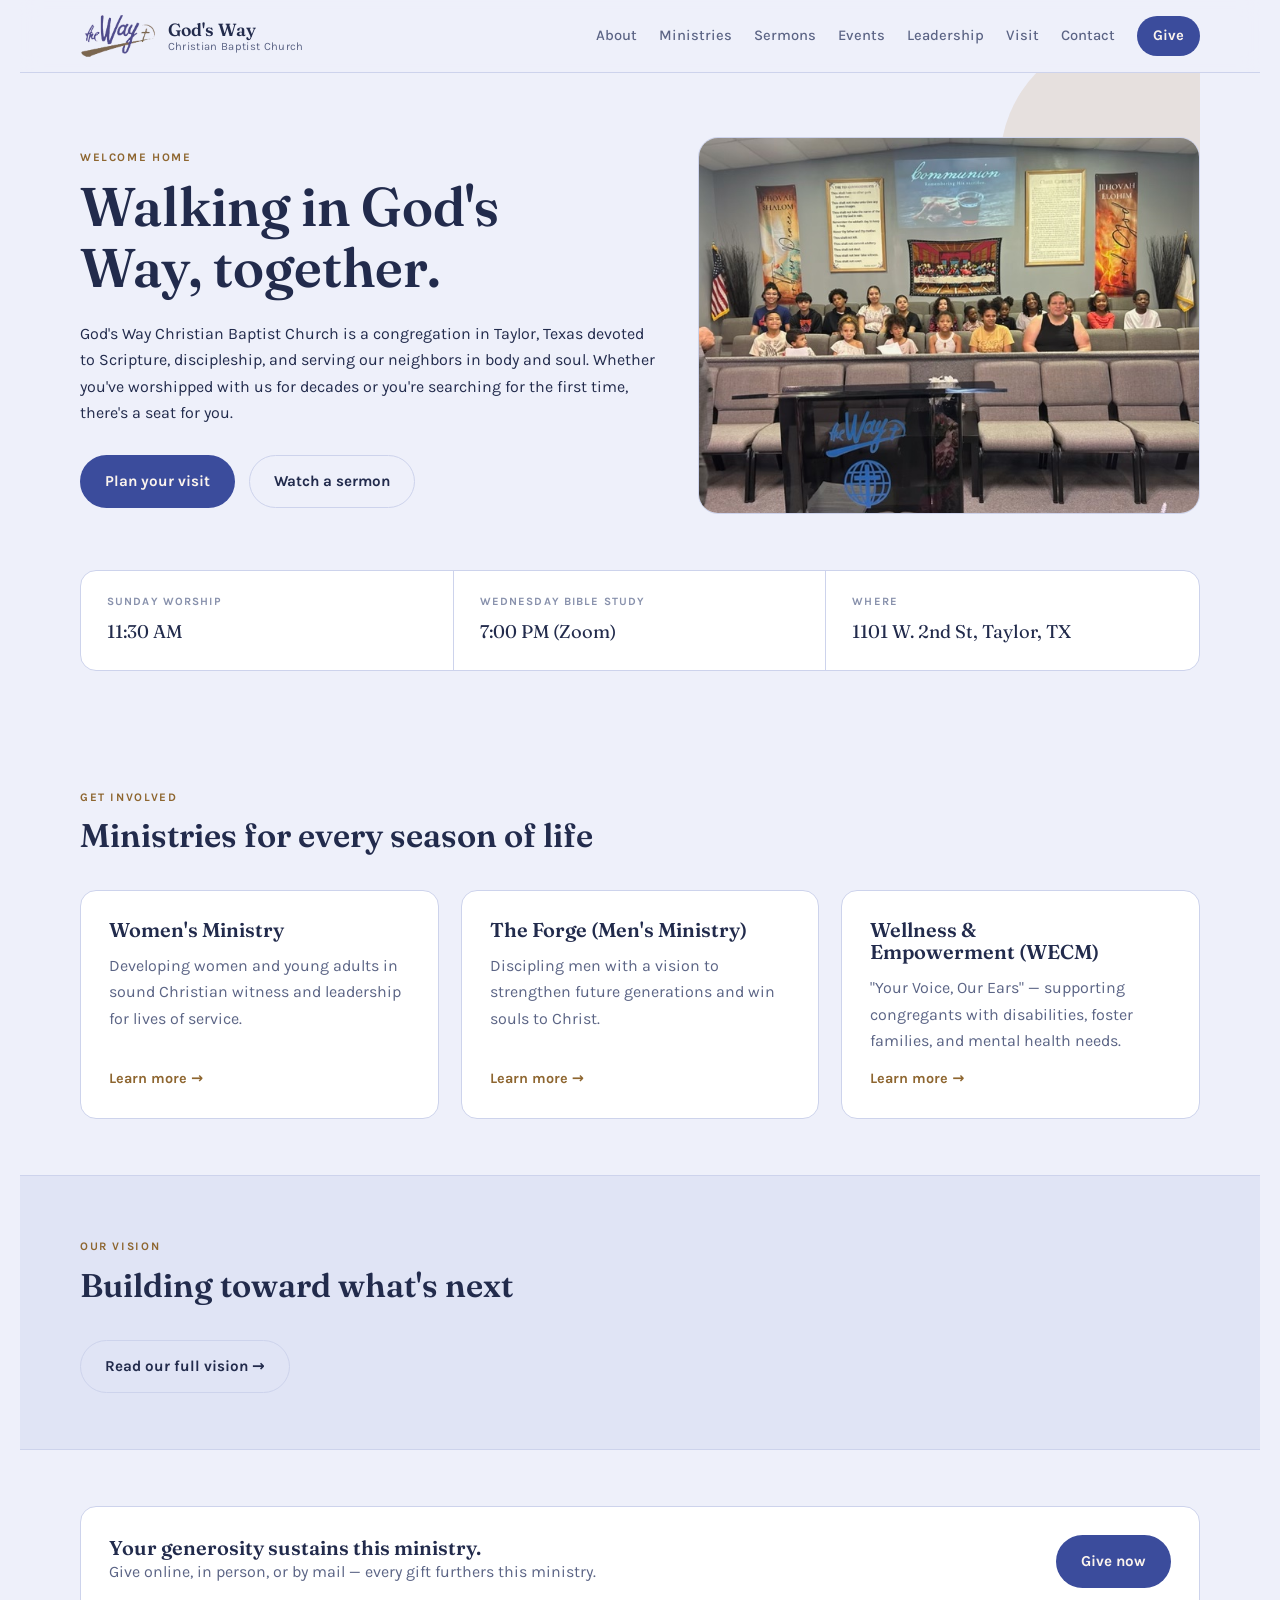
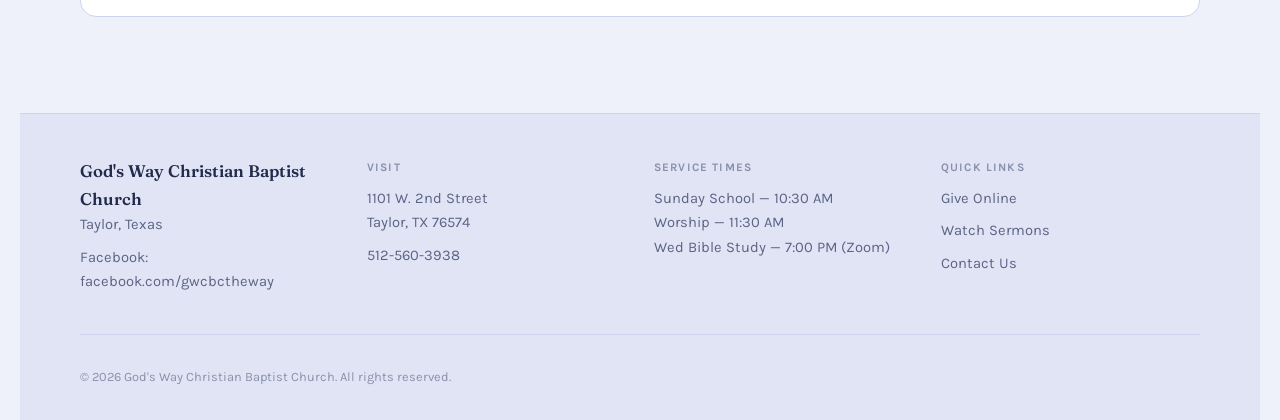
==== public/index.html @ 7f68a9fe "Move site into public/ to stop .git from being deployed as assets wrangler.jsonc had assets.director" ====
<!doctype html>
<html lang="en">
<head>
<meta charset="UTF-8">
<meta name="viewport" content="width=device-width, initial-scale=1.0">
<title>God's Way Christian Baptist Church</title>
<meta name="description" content="God's Way Christian Baptist Church in Taylor, Texas — Sunday worship, ministries, sermons, and online giving.">
<link rel="preconnect" href="https://fonts.googleapis.com">
<link rel="stylesheet" href="https://fonts.googleapis.com/css2?family=Fraunces:ital,wght@0,500;0,600;1,500&family=Karla:wght@400;500;700&display=swap">
<link rel="stylesheet" href="styles.css">
</head>
<body>

<header class="site-header">
  <div class="wrap header-inner">
    <a class="brand" href="index.html">
      <span class="brand-logo-chip">
        <img class="brand-logo" src="assets/logo.png" alt="God's Way Christian Baptist Church logo">
      </span>
      <span class="brand-text">
        <span class="brand-name">God's Way</span>
        <span class="brand-sub">Christian Baptist Church</span>
      </span>
    </a>
    <nav class="site-nav" aria-label="Primary">
      <a href="about.html">About</a>
      <a href="ministries.html">Ministries</a>
      <a href="sermons.html">Sermons</a>
      <a href="events.html">Events</a>
      <a href="staff.html">Leadership</a>
      <a href="visit.html">Visit</a>
      <a href="contact.html">Contact</a>
      <a class="nav-give" href="give.html">Give</a>
    </nav>
  </div>
</header>

<main>

  <section class="hero wrap">
    <div class="hero-arch" aria-hidden="true"></div>
    <div class="hero-grid">
      <div class="hero-content">
        <span class="eyebrow">Welcome Home</span>
        <h1>Walking in God's Way, together.</h1>
        <p class="wide">God's Way Christian Baptist Church is a congregation in Taylor, Texas devoted to Scripture, discipleship, and serving our neighbors in body and soul. Whether you've worshipped with us for decades or you're searching for the first time, there's a seat for you.</p>
        <div class="hero-actions">
          <a class="btn btn-primary" href="visit.html">Plan your visit</a>
          <a class="btn btn-ghost" href="sermons.html">Watch a sermon</a>
        </div>
      </div>
      <div class="hero-photo">
        <img class="zoomable" src="assets/congregation.jpg" alt="Congregation gathered for worship at God's Way Christian Baptist Church">
      </div>
    </div>
  </section>

  <div class="wrap">
    <div class="info-strip">
      <div class="info-item">
        <div class="info-label">Sunday Worship</div>
        <div class="info-value">11:30 AM</div>
      </div>
      <div class="info-item">
        <div class="info-label">Wednesday Bible Study</div>
        <div class="info-value">7:00 PM (Zoom)</div>
      </div>
      <div class="info-item">
        <div class="info-label">Where</div>
        <div class="info-value">1101 W. 2nd St, Taylor, TX</div>
      </div>
    </div>
  </div>

  <section class="block">
    <div class="wrap">
      <div class="section-head">
        <span class="eyebrow">Get Involved</span>
        <h2>Ministries for every season of life</h2>
      </div>
      <div class="grid-3">
        <div class="card">
          <h3>Women's Ministry</h3>
          <p>Developing women and young adults in sound Christian witness and leadership for lives of service.</p>
          <a class="more" href="ministries.html#womens">Learn more &rarr;</a>
        </div>
        <div class="card">
          <h3>The Forge (Men's Ministry)</h3>
          <p>Discipling men with a vision to strengthen future generations and win souls to Christ.</p>
          <a class="more" href="ministries.html#brotherhood">Learn more &rarr;</a>
        </div>
        <div class="card">
          <h3>Wellness &amp; Empowerment (WECM)</h3>
          <p>"Your Voice, Our Ears" — supporting congregants with disabilities, foster families, and mental health needs.</p>
          <a class="more" href="ministries.html#wecm">Learn more &rarr;</a>
        </div>
      </div>
    </div>
  </section>

  <section class="block alt">
    <div class="wrap">
      <span class="eyebrow">Our Vision</span>
      <h2>Building toward what's next</h2>
      <!-- <div class="needs-content">
        <span class="tag">Add Content</span>
        <p>Add your church's actual vision and future plans here.</p>
      </div> -->
      <a class="btn btn-ghost" style="margin-top:20px;" href="about.html">Read our full vision &rarr;</a>
    </div>
  </section>

  <section class="block">
    <div class="wrap">
      <div class="card" style="flex-direction:row; align-items:center; justify-content:space-between; flex-wrap:wrap; gap:20px;">
        <div>
          <h3>Your generosity sustains this ministry.</h3>
          <p>Give online, in person, or by mail — every gift furthers this ministry.</p>
        </div>
        <a class="btn btn-primary" href="give.html">Give now</a>
      </div>
    </div>
  </section>

</main>

<footer class="site-footer">
  <div class="wrap footer-grid">
    <div class="footer-col">
      <span class="brand-name">God's Way Christian Baptist Church</span>
      <p>Taylor, Texas</p>
      <p>Facebook: <a href="https://www.facebook.com/gwcbctheway/" target="_blank" rel="noopener">facebook.com/gwcbctheway</a></p>
    </div>
    <div class="footer-col">
      <span class="footer-heading">Visit</span>
      <p>1101 W. 2nd Street<br>Taylor, TX 76574</p>
      <p><a href="tel:+15125603938">512-560-3938</a></p>
    </div>
    <div class="footer-col">
      <span class="footer-heading">Service Times</span>
      <p>Sunday School — 10:30 AM<br>Worship — 11:30 AM<br>Wed Bible Study — 7:00 PM (Zoom)</p>
    </div>
    <div class="footer-col">
      <span class="footer-heading">Quick Links</span>
      <p><a href="give.html">Give Online</a></p>
      <p><a href="sermons.html">Watch Sermons</a></p>
      <p><a href="contact.html">Contact Us</a></p>
    </div>
  </div>
  <div class="wrap footer-bottom">
    <p>&copy; <span id="year"></span> God's Way Christian Baptist Church. All rights reserved.</p>
  </div>
</footer>

<script>document.getElementById('year').textContent = new Date().getFullYear();</script>
<script src="assets/lightbox.js"></script>
</body>
</html>
---- public/styles.css ----
/* God's Way Christian Baptist Church — shared styles */

:root {
  color-scheme: light dark;

  --bg: #EEF0FA;
  --bg-alt: #E0E4F5;
  --surface: #FFFFFF;
  --ink: #222B4C;
  --ink-soft: #5B6485;
  --ink-faint: #8891AC;
  --accent: #B98A4A;
  --accent-strong: #8E6630;
  --wine: #3B4C9C;
  --wine-strong: #2D3B7A;
  --border: #CDD3EC;
  --focus: #3B4C9C;

  --font-display: 'Fraunces', 'Iowan Old Style', Georgia, serif;
  --font-body: 'Karla', 'Segoe UI', system-ui, sans-serif;
}

@media (prefers-color-scheme: dark) {
  :root:not([data-theme="light"]) {
    --bg: #171B2E;
    --bg-alt: #1F2440;
    --surface: #1C2038;
    --ink: #E4E7F7;
    --ink-soft: #AAB0D4;
    --ink-faint: #7B82A8;
    --accent: #E0B274;
    --accent-strong: #EFC98F;
    --wine: #8491DB;
    --wine-strong: #A3AEE6;
    --border: #343B5E;
    --focus: #8491DB;
  }
}

:root[data-theme="dark"] {
  --bg: #171B2E;
  --bg-alt: #1F2440;
  --surface: #1C2038;
  --ink: #E4E7F7;
  --ink-soft: #AAB0D4;
  --ink-faint: #7B82A8;
  --accent: #E0B274;
  --accent-strong: #EFC98F;
  --wine: #8491DB;
  --wine-strong: #A3AEE6;
  --border: #343B5E;
  --focus: #8491DB;
}

* { box-sizing: border-box; }

html { -webkit-text-size-adjust: 100%; }

body {
  margin: 0;
  background: var(--bg);
  color: var(--ink);
  font-family: var(--font-body);
  font-size: 16px;
  line-height: 1.65;
  padding-inline: 20px;
}

h1, h2, h3 {
  font-family: var(--font-display);
  font-weight: 600;
  line-height: 1.12;
  text-wrap: balance;
  margin: 0 0 0.5em;
  color: var(--ink);
}

h1 { font-size: clamp(2.1rem, 5vw, 3.4rem); }
h2 { font-size: clamp(1.5rem, 3vw, 2.05rem); }
h3 { font-size: 1.25rem; }

p { max-width: 62ch; }
p.wide { max-width: 72ch; }

a { color: inherit; }

.eyebrow {
  display: inline-block;
  font-family: var(--font-body);
  font-weight: 700;
  font-size: 0.72rem;
  letter-spacing: 0.14em;
  text-transform: uppercase;
  color: var(--accent-strong);
  margin-bottom: 0.9em;
}

.wrap {
  max-width: 1120px;
  margin-inline: auto;
}

/* ---------- Header ---------- */

.site-header {
  position: sticky;
  top: 0;
  z-index: 20;
  background: color-mix(in srgb, var(--bg) 88%, transparent);
  backdrop-filter: blur(10px);
  border-bottom: 1px solid var(--border);
  padding-block: 14px;
}

.header-inner {
  display: flex;
  align-items: center;
  justify-content: space-between;
  gap: 24px;
  flex-wrap: wrap;
}

.brand {
  display: flex;
  align-items: center;
  gap: 12px;
  text-decoration: none;
  color: var(--ink);
}

.brand-logo-chip {
  display: flex;
  align-items: center;
  flex-shrink: 0;
}

.brand-logo {
  height: 44px;
  width: auto;
  display: block;
}

@media (prefers-color-scheme: dark) {
  :root:not([data-theme="light"]) .brand-logo-chip {
    background: #FFFFFF;
    padding: 6px 12px;
    border-radius: 10px;
  }
}
:root[data-theme="dark"] .brand-logo-chip {
  background: #FFFFFF;
  padding: 6px 12px;
  border-radius: 10px;
}

.brand-text { display: flex; flex-direction: column; line-height: 1.2; }
.brand-name { font-family: var(--font-display); font-weight: 600; font-size: 1.1rem; }
.brand-sub { font-size: 0.7rem; color: var(--ink-soft); letter-spacing: 0.03em; }

.site-nav {
  display: flex;
  align-items: center;
  gap: 22px;
  flex-wrap: wrap;
  font-size: 0.92rem;
  font-weight: 500;
}

.site-nav a { text-decoration: none; color: var(--ink-soft); }
.site-nav a:hover, .site-nav a:focus-visible { color: var(--ink); }

.nav-give {
  background: var(--wine);
  color: #FBF4ED !important;
  padding: 8px 16px;
  border-radius: 999px;
  font-weight: 700;
}
.nav-give:hover { background: var(--wine-strong); }

:focus-visible {
  outline: 2px solid var(--focus);
  outline-offset: 3px;
}

/* ---------- Hero ---------- */

.hero {
  padding-block: 64px 48px;
  position: relative;
  overflow: hidden;
}

.hero-arch {
  position: absolute;
  top: -40px;
  right: -60px;
  width: 260px;
  height: 340px;
  border-radius: 130px 130px 0 0;
  background: color-mix(in srgb, var(--accent) 16%, transparent);
  z-index: -1;
}

.hero-grid {
  display: grid;
  grid-template-columns: 1.15fr 1fr;
  gap: 40px;
  align-items: center;
}
@media (max-width: 860px) {
  .hero-grid { grid-template-columns: 1fr; }
}

.hero-content { max-width: 680px; }

.hero-photo img {
  width: 100%;
  aspect-ratio: 4 / 3;
  object-fit: cover;
  border-radius: 20px;
  border: 1px solid var(--border);
  display: block;
}

.hero h1 { margin-bottom: 0.4em; }

.hero-actions {
  display: flex;
  gap: 14px;
  flex-wrap: wrap;
  margin-top: 28px;
}

.btn {
  display: inline-block;
  padding: 13px 24px;
  border-radius: 999px;
  text-decoration: none;
  font-weight: 700;
  font-size: 0.95rem;
  border: 1px solid transparent;
  transition: transform 0.15s ease, background 0.15s ease;
}

.btn-primary { background: var(--wine); color: #FBF4ED; }
.btn-primary:hover { background: var(--wine-strong); }

.btn-ghost { border-color: var(--border); color: var(--ink); }
.btn-ghost:hover { border-color: var(--accent); color: var(--accent-strong); }

@media (prefers-reduced-motion: no-preference) {
  .btn:hover { transform: translateY(-1px); }
}
@media (prefers-reduced-motion: reduce) {
  * { animation: none !important; transition: none !important; }
}

/* ---------- Info strip ---------- */

.info-strip {
  display: flex;
  flex-wrap: wrap;
  gap: 0;
  background: var(--surface);
  border: 1px solid var(--border);
  border-radius: 16px;
  overflow: hidden;
  margin-block: 8px 56px;
}

.info-item {
  flex: 1 1 220px;
  padding: 22px 26px;
  border-right: 1px solid var(--border);
}
.info-item:last-child { border-right: none; }

.info-label {
  font-size: 0.7rem;
  letter-spacing: 0.1em;
  text-transform: uppercase;
  color: var(--ink-faint);
  font-weight: 700;
  margin-bottom: 6px;
}
.info-value { font-family: var(--font-display); font-size: 1.15rem; }

/* ---------- Sections ---------- */

section.block { padding-block: 56px; }
section.block.alt {
  background: var(--bg-alt);
  border-top: 1px solid var(--border);
  border-bottom: 1px solid var(--border);
}

.section-head { max-width: 680px; margin-bottom: 36px; }

/* ---------- Cards / grid ---------- */

.grid-3 {
  display: grid;
  grid-template-columns: repeat(3, 1fr);
  gap: 22px;
}
@media (max-width: 820px) { .grid-3 { grid-template-columns: 1fr; } }

.grid-2 {
  display: grid;
  grid-template-columns: repeat(2, 1fr);
  gap: 22px;
}
@media (max-width: 820px) { .grid-2 { grid-template-columns: 1fr; } }

.card {
  background: var(--surface);
  border: 1px solid var(--border);
  border-radius: 16px;
  padding: 28px;
  display: flex;
  flex-direction: column;
  gap: 12px;
}

.card h3 { margin-bottom: 0; }
.card p { margin: 0; color: var(--ink-soft); }
.card .more { margin-top: auto; font-weight: 700; color: var(--accent-strong); text-decoration: none; font-size: 0.9rem; }

/* ---------- Pull quote ---------- */

.pull-quote {
  font-family: var(--font-display);
  font-style: italic;
  font-size: clamp(1.3rem, 2.4vw, 1.7rem);
  max-width: 760px;
  line-height: 1.45;
  color: var(--ink);
  border-left: 3px solid var(--accent);
  padding-left: 24px;
  margin: 0;
}

/* ---------- Needs-content callouts ---------- */

.needs-content {
  border: 1.5px dashed var(--accent);
  background: color-mix(in srgb, var(--accent) 9%, var(--surface));
  border-radius: 14px;
  padding: 20px 22px;
}
.needs-content .tag {
  display: inline-block;
  font-size: 0.68rem;
  font-weight: 700;
  letter-spacing: 0.1em;
  text-transform: uppercase;
  color: var(--accent-strong);
  background: color-mix(in srgb, var(--accent) 18%, transparent);
  padding: 3px 10px;
  border-radius: 999px;
  margin-bottom: 10px;
}
.needs-content p { color: var(--ink-soft); margin: 0; }

img.zoomable { cursor: zoom-in; }

.lightbox-overlay {
  position: fixed;
  inset: 0;
  background: rgba(10, 12, 20, 0.88);
  display: flex;
  align-items: center;
  justify-content: center;
  z-index: 100;
  padding: 24px;
  cursor: zoom-out;
}
.lightbox-overlay img {
  max-width: 100%;
  max-height: 100%;
  border-radius: 12px;
  box-shadow: 0 20px 60px rgba(0, 0, 0, 0.5);
}

.split-grid {
  display: grid;
  grid-template-columns: 1fr 1fr;
  gap: 32px;
  align-items: center;
}
@media (max-width: 760px) {
  .split-grid { grid-template-columns: 1fr; }
}
.split-photo img {
  width: 100%;
  aspect-ratio: 4 / 3;
  object-fit: cover;
  border-radius: 16px;
  border: 1px solid var(--border);
  display: block;
}

.staff-photo {
  aspect-ratio: 4 / 3;
  border-radius: 14px;
  border: 1px solid var(--border);
  overflow: hidden;
}
.staff-photo img {
  width: 100%;
  height: 100%;
  object-fit: cover;
  object-position: top center;
  display: block;
}

.photo-placeholder {
  aspect-ratio: 4 / 3;
  border-radius: 14px;
  border: 1.5px dashed var(--border);
  background: var(--bg-alt);
  display: flex;
  align-items: center;
  justify-content: center;
  color: var(--ink-faint);
  font-size: 0.85rem;
  text-align: center;
  padding: 16px;
}

/* ---------- Lists ---------- */

.plain-list { list-style: none; margin: 0; padding: 0; display: flex; flex-direction: column; gap: 14px; }
.plain-list li {
  display: flex;
  gap: 14px;
  align-items: baseline;
  padding: 14px 0;
  border-bottom: 1px solid var(--border);
}
.plain-list li:last-child { border-bottom: none; }
.plain-list .bullet { color: var(--accent); font-weight: 700; flex-shrink: 0; }

/* ---------- Forms ---------- */

.form-grid { display: flex; flex-direction: column; gap: 18px; max-width: 520px; }
label { font-weight: 700; font-size: 0.88rem; display: block; margin-bottom: 6px; }
input, textarea {
  width: 100%;
  font: inherit;
  padding: 11px 14px;
  border-radius: 10px;
  border: 1px solid var(--border);
  background: var(--surface);
  color: var(--ink);
}
textarea { min-height: 130px; resize: vertical; }
input:focus-visible, textarea:focus-visible { outline: 2px solid var(--focus); outline-offset: 1px; }

/* ---------- Map ---------- */

.map-frame {
  border: 1px solid var(--border);
  border-radius: 16px;
  overflow: hidden;
  aspect-ratio: 16 / 9;
  width: 100%;
}
.map-frame iframe { width: 100%; height: 100%; border: 0; display: block; }

/* ---------- Footer ---------- */

.site-footer {
  background: var(--bg-alt);
  border-top: 1px solid var(--border);
  margin-top: 40px;
  padding-block: 44px 20px;
}

.footer-grid {
  display: grid;
  grid-template-columns: repeat(4, 1fr);
  gap: 28px;
}
@media (max-width: 760px) { .footer-grid { grid-template-columns: 1fr 1fr; } }
@media (max-width: 460px) { .footer-grid { grid-template-columns: 1fr; } }

.footer-col p { font-size: 0.92rem; color: var(--ink-soft); margin: 0 0 8px; max-width: none; }
.footer-col a { text-decoration: none; }
.footer-col a:hover { color: var(--accent-strong); }
.footer-heading {
  display: block;
  font-size: 0.72rem;
  letter-spacing: 0.1em;
  text-transform: uppercase;
  font-weight: 700;
  color: var(--ink-faint);
  margin-bottom: 10px;
}
.footer-col .brand-name { font-family: var(--font-display); font-size: 1.05rem; color: var(--ink); }

.footer-bottom {
  border-top: 1px solid var(--border);
  margin-top: 32px;
  padding-top: 18px;
  font-size: 0.8rem;
  color: var(--ink-faint);
}

/* ---------- Page header (non-home) ---------- */

.page-head { padding-block: 48px 40px; }
.page-head p { color: var(--ink-soft); }

/* ---------- Anchors offset for sticky header ---------- */
[id] { scroll-margin-top: 90px; }

hr.rule { border: none; border-top: 1px solid var(--border); margin: 40px 0; }
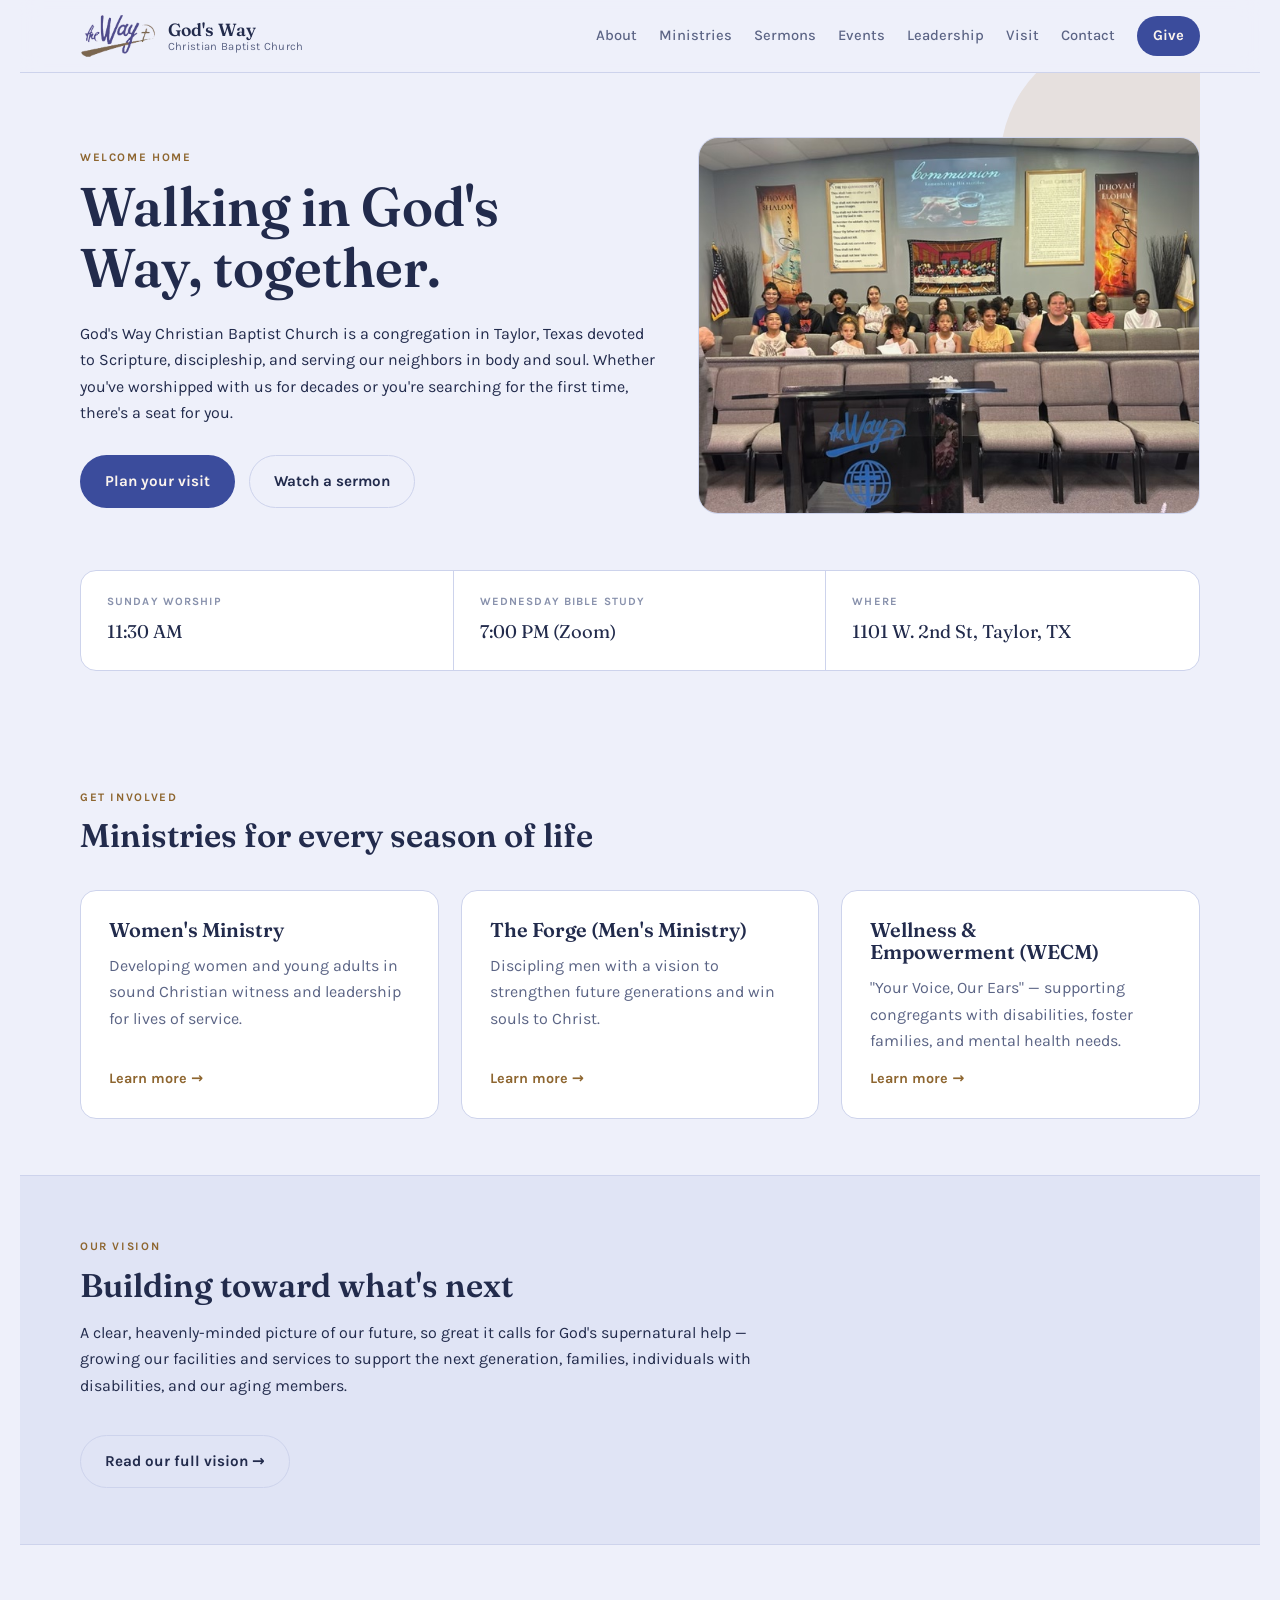
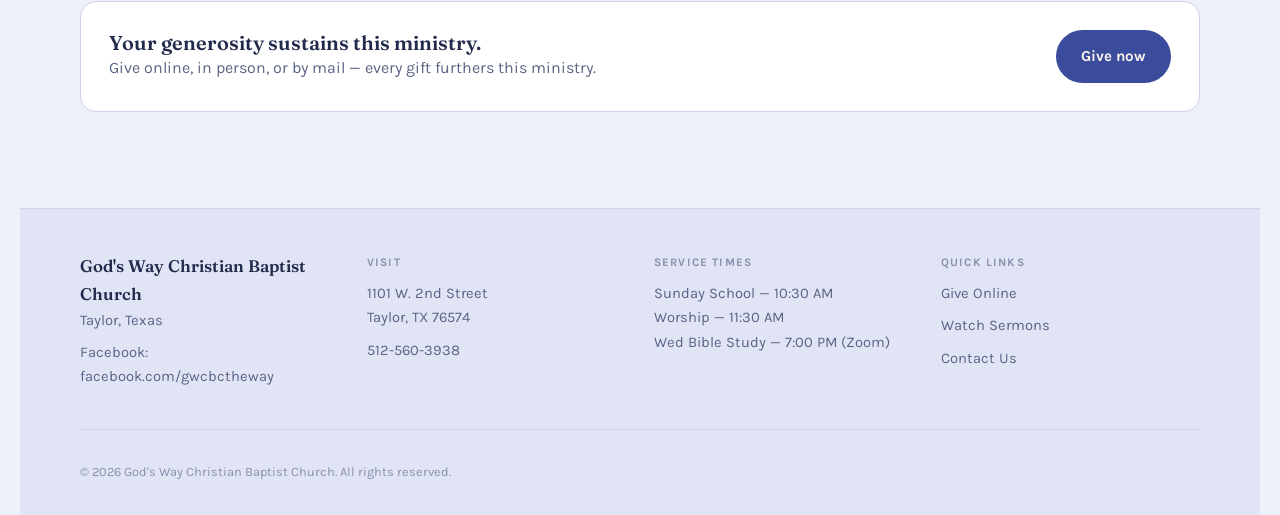
==== commit c6d39961: "Fill in real Mission/Vision/History, add Nov 15 special event Replaces placeholder Mission/Vision co" ====
--- a/public/index.html
+++ b/public/index.html
@@ -102,10 +102,7 @@
     <div class="wrap">
       <span class="eyebrow">Our Vision</span>
       <h2>Building toward what's next</h2>
-      <!-- <div class="needs-content">
-        <span class="tag">Add Content</span>
-        <p>Add your church's actual vision and future plans here.</p>
-      </div> -->
+      <p class="wide">A clear, heavenly-minded picture of our future, so great it calls for God's supernatural help — growing our facilities and services to support the next generation, families, individuals with disabilities, and our aging members.</p>
       <a class="btn btn-ghost" style="margin-top:20px;" href="about.html">Read our full vision &rarr;</a>
     </div>
   </section>
